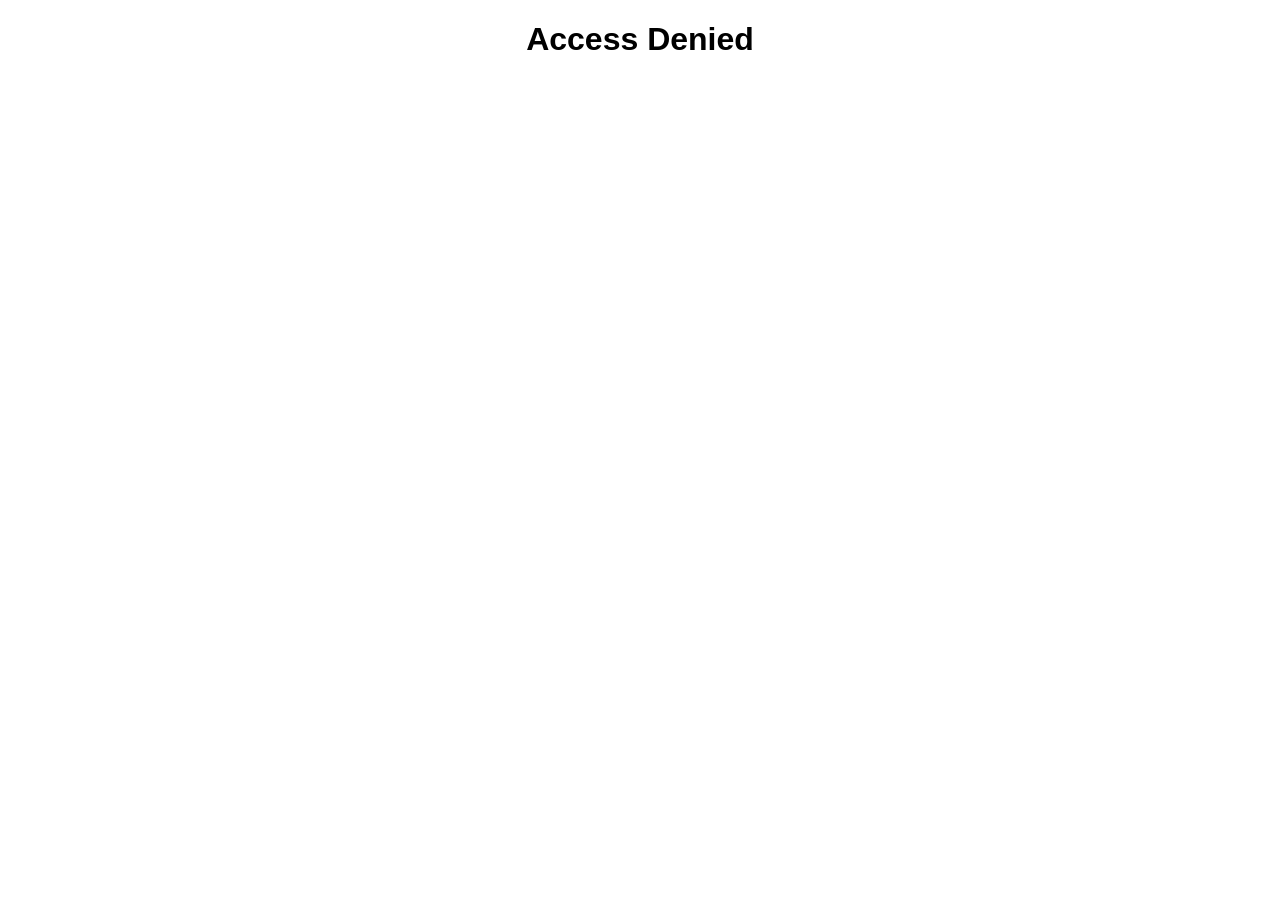
==== index.html @ f58d9b9f "Update index.html" ====
<!DOCTYPE html>
<html>

<head>
    <title>2025 Bingo</title>
    <link rel="stylesheet" href="https://fonts.googleapis.com/css?family=Monoton">
    <link rel="stylesheet" href="style.css">
</head>

<body>
<table>
  <tr>
    <th>B</th>
    <th>I</th>
    <th>N</th>
    <th>G</th>
    <th>O</th>
  </tr>
  <tr>
    <td>
		<div class="side-a">Read 5 Books<br>
	 		<input type="checkbox" id="book1" name="book1" value="Book1">
			 <label for="book1"> </label>
			 <input type="checkbox" id="book2" name="book2" value="Book2">
			 <label for="book2"> </label>
			 <input type="checkbox" id="book3" name="book3" value="Book3">
			 <label for="book3"> </label>
			 <input type="checkbox" id="book4" name="book4" value="Book4">
			 <label for="book4"> </label>
			 <input type="checkbox" id="book5" name="book5" value="Book5">
			 <label for="book5"> </label>
		</div>
		<div class="side-b"><form>
 			 <label for="bname">Book:</label>
 			 <input type="text" id="bname" name="bname"><br>
 			 <label for "bcomplete">Completed:</label>
 			 <input type="date" id="bcomplete" name="bcomplete"><br>
 			 <input type="submit" value="Submit">
			 </form>
		</div>
</td>
    <td>
		<div class="side-a">Send cards for each niece or nephew birthday</div>
		<div class="side-b"><input type="checkbox" id="Hannah" name="Hannah" value="Hannah">
			<label for="Hannah">Hannah</label>
			<input type="checkbox" id="Riven" name="Riven" value="Riven">
			<label for="Riven">Riven</label><br>
			<input type="checkbox" id="Leif" name="Leif" value="Leif">
			<label for="Leif">Leif</label>
			<input type="checkbox" id="Murphy" name="Murphy" value="Murphy">
			<label for="Murphy">Murphy</label>
			<input type="checkbox" id="Cora" name="Cora" value="Cora">
			<label for="Cora">Cora</label>
			<input type="checkbox" id="Luke" name="Luke" value="Luke">
			<label for="Luke">Luke</label><br>
			<input type="checkbox" id="Madelyn" name="Madelyn" value="Madelyn">
			<label for="Madelyn">Madelyn</label>
			<input type="checkbox" id="Felix" name="Felix" value="Felix">
			<label for="Felix">Felix</label>
		</div>
    </td>
    <td>
		<div class="side-a">Attend a Meetup</div>
	    	<div class="side-b">done
		<button>CLOSE</button></div>
    </td>
    <td>
		<div class="side-a">Get a Skin Check</div>
	    	<div class="side-b">	
			<form>
 			 <label for "cDate">Date:</label>
 			 <input type="date" id="cDate" name="cDate"><br>
 			 <input type="submit" value="Submit">
			</form>
		</div>
    	</td>
    <td>Complete one week of no electronics after 9pm</td>
  </tr>
  <tr>
    <td>Teach Maeve a New Trick</td>
    <td>Work out 50 times as recorded on Strava</td>
    <td>Complete two weeks of no added sugar</td>
    <td>No Floordrobe for a month</td>
    <td>Host an event</td>
  </tr>
  <tr>
    <td>Hike to a lake with Maeve</td>
    <td>Volunteer 4 times</td>
    <td>Get a flat tire (FREE SPACE)</td>
    <td>Plan 3 date nights</td>
    <td>One month without Ramen</td>
  </tr>
  <tr>
    <td>Bake 3 new recipes</td>
    <td>Visit DenHac on a Tuesday</td>
    <td>Visit one new Art Gallery or Museum</td>
    <td>Journal 40 times</td>
    <td>Do a pull up unassisted</td>
  </tr>
  <tr>
    <td>Complete a full Base 6 punch pass</td>
    <td>Complete an 1000+ piece puzzle</td>
    <td>Invest 5k into brokerage
  	<form>
	 <label for="cAmount">Amount:</label>
 	 <input type="number" id="cAmount" name="cAmount"><br>
 	 <label for "cDate">Date:</label>
 	 <input type="date" id="cDate" name="cDate"><br>
 	 <input type="submit" value="Submit">
	</form>


    </td>
    <td>Maximum of 15 clothing or accessory purchases</td>
    <td>Caulk the tub</td>
  </tr>
</table>

    <script src="design.js"></script>
</body>
</html>
---- style.css ----
body {
  text-align: center;
  background-color: white;
  color: black;
  font-family: Tahoma, Verdana, sans-serif;
}


th {
  height: 25px;
  border-radius: 105px;
  border: 5px #04AA6D;
  border-style: solid;
  font-size: 40px; 
  background-color: #04AA6D;
  color: white;
}

td {
  border-radius: 25px;
  width: 200px;
  height: 200px;
  border: 2px solid;
  transition: transform 1s ease-in;
  transform-style: preserve-3d;
  transition-delay: 0.5s;
}


table{
  margin: auto;
}

.side-a, .side-b {
    backface-visibility: hidden;
    border-radius: 25px;
    border: 0px solid black;
    Width: 200px;
}

.side-b {transform: rotateY(180deg);
    Position: absolute;
    Top: 60px;
}

td.flipped {
  transform: rotateY(180deg);
}

.side-a {
   Position: relative;
}
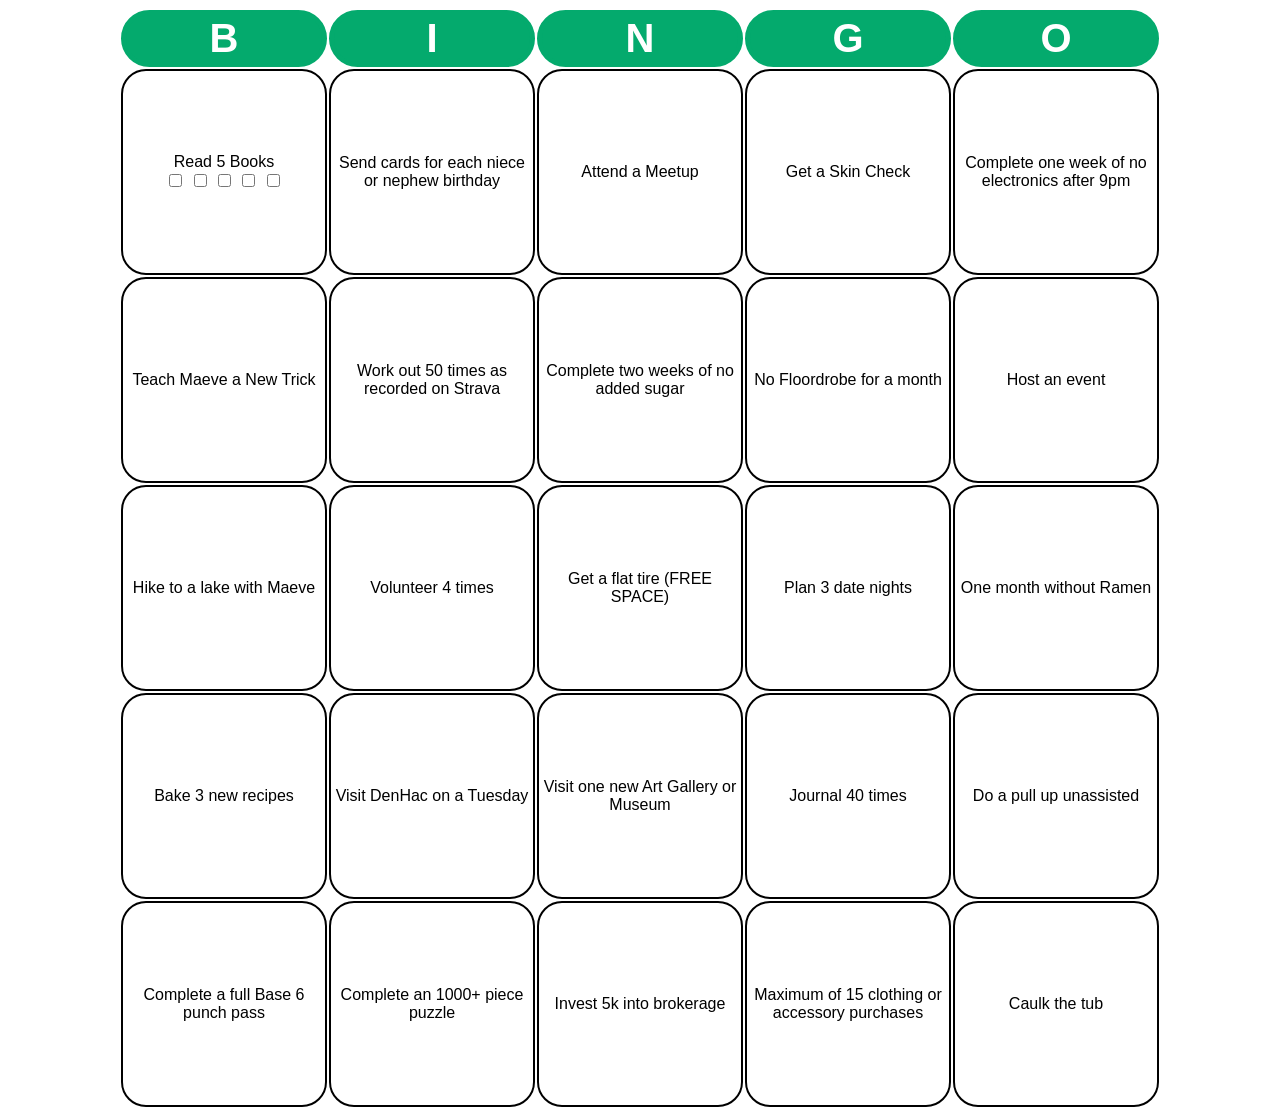
==== commit 0b35ab21: "Add files via upload" ====
--- a/index.html
+++ b/index.html
@@ -37,6 +37,7 @@
  			 <input type="date" id="bcomplete" name="bcomplete"><br>
  			 <input type="submit" value="Submit">
 			 </form>
+			<br><button class="closeMe">X</button></div>
 		</div>
 </td>
     <td>
@@ -57,12 +58,13 @@
 			<label for="Madelyn">Madelyn</label>
 			<input type="checkbox" id="Felix" name="Felix" value="Felix">
 			<label for="Felix">Felix</label>
+			<br><button class="closeMe">X</button></div>
 		</div>
     </td>
     <td>
 		<div class="side-a">Attend a Meetup</div>
-	    	<div class="side-b">done
-		<button>CLOSE</button></div>
+	    <div class="side-b">done
+		<button class="closeMe">X</button></div>
     </td>
     <td>
 		<div class="side-a">Get a Skin Check</div>
@@ -72,50 +74,111 @@
  			 <input type="date" id="cDate" name="cDate"><br>
  			 <input type="submit" value="Submit">
 			</form>
+			<br><button class="closeMe">X</button></div>
 		</div>
+		
     	</td>
-    <td>Complete one week of no electronics after 9pm</td>
+    <td>Complete one week of no electronics after 9pm
+		<div class="side-b">done
+		<button class="closeMe">X</button></div>
+	</td>
   </tr>
   <tr>
-    <td>Teach Maeve a New Trick</td>
-    <td>Work out 50 times as recorded on Strava</td>
-    <td>Complete two weeks of no added sugar</td>
-    <td>No Floordrobe for a month</td>
-    <td>Host an event</td>
+    <td>Teach Maeve a New Trick
+		<div class="side-b">done
+		<button>X</button></div>
+	</td>
+    <td>Work out 50 times as recorded on Strava
+		<div class="side-b">done
+		<button>X</button></div>
+	</td>
+    <td>Complete two weeks of no added sugar
+		<div class="side-b">done
+		<button>X</button></div>
+	</td>
+    <td>No Floordrobe for a month
+		<div class="side-b">done
+		<button>X</button></div>
+	</td>
+    <td>Host an event
+		<div class="side-b">done
+		<button>X</button></div>
+	</td>
   </tr>
   <tr>
-    <td>Hike to a lake with Maeve</td>
-    <td>Volunteer 4 times</td>
-    <td>Get a flat tire (FREE SPACE)</td>
-    <td>Plan 3 date nights</td>
-    <td>One month without Ramen</td>
+    <td>Hike to a lake with Maeve
+		<div class="side-b">done
+		<button>X</button></div>
+	</td>
+    <td>Volunteer 4 times
+		<div class="side-b">done
+		<button>X</button></div>
+	</td>
+    <td>Get a flat tire (FREE SPACE)
+		<div class="side-b">done
+		<button>X</button></div>
+	</td>
+    <td>Plan 3 date nights
+		<div class="side-b">done
+		<button>X</button></div>
+	</td>
+    <td>One month without Ramen
+		<div class="side-b">done
+		<button>X</button></div>
+	</td>
   </tr>
   <tr>
-    <td>Bake 3 new recipes</td>
-    <td>Visit DenHac on a Tuesday</td>
-    <td>Visit one new Art Gallery or Museum</td>
-    <td>Journal 40 times</td>
-    <td>Do a pull up unassisted</td>
+    <td>Bake 3 new recipes
+		<div class="side-b">done
+		<button>X</button></div>
+	</td>
+    <td>Visit DenHac on a Tuesday
+		<div class="side-b">done
+		<button>X</button></div>
+	</td>
+    <td>Visit one new Art Gallery or Museum
+		<div class="side-b">done
+		<button>X</button></div>
+	</td>
+    <td><div class="side-a">Journal 40 times</div>
+		<div class="side-b">done
+		<button>X</button></div>
+	</td>
+    <td><div class="side-a">Do a pull up unassisted</div>
+		<div class="side-b">done
+		<button>X</button></div>
+	</td>
   </tr>
   <tr>
-    <td>Complete a full Base 6 punch pass</td>
-    <td>Complete an 1000+ piece puzzle</td>
-    <td>Invest 5k into brokerage
-  	<form>
-	 <label for="cAmount">Amount:</label>
- 	 <input type="number" id="cAmount" name="cAmount"><br>
- 	 <label for "cDate">Date:</label>
- 	 <input type="date" id="cDate" name="cDate"><br>
- 	 <input type="submit" value="Submit">
-	</form>
-
-
+    <td><div class="side-a">Complete a full Base 6 punch pass</div>
+		<div class="side-b">done
+		<button>X</button></div>
+	</td>
+    <td><div class="side-a">Complete an 1000+ piece puzzle</div>
+		<div class="side-b">done
+		<button>X</button></div>
+	</td>
+    <td><div class="side-a">Invest 5k into brokerage</div>
+		<div class="side-b">
+		  	<form>
+	 		<label for="cAmount">Amount:</label>
+ 	 		<input type="number" id="cAmount" name="cAmount"><br>
+ 	 		<label for "cDate">Date:</label>
+ 	 		<input type="date" id="cDate" name="cDate"><br>
+ 	 		<input type="submit" value="Submit">
+			</form>
+			<button class="close">X</button></div>
     </td>
-    <td>Maximum of 15 clothing or accessory purchases</td>
-    <td>Caulk the tub</td>
+    <td><div class="side-a">Maximum of 15 clothing or accessory purchases</div>
+		<div class="side-b">done
+		<button>X</button></div>
+	</td>
+    <td><div class="side-a">Caulk the tub</div>
+		<div class="side-b">done
+		<button class="close">X</button></div>
+	</td>
   </tr>
 </table>
-
     <script src="design.js"></script>
 </body>
-</html>
+</html>
--- a/style.css
+++ b/style.css
@@ -26,6 +26,22 @@
   transition-delay: 0.5s;
 }
 
+button {
+  background-color: #04AA6D; /* Green */
+  position: absolute;
+  top: -50px;
+  right: 5px;
+  border: none;
+  border-radius: 75px;
+  color: white;
+  padding: 5px 5px;
+  text-align: center;
+  text-decoration: none;
+  display: inline-block;
+  font-size: 20px;
+  cursor: pointer;
+  font-weight: bold;
+}
 
 table{
   margin: auto;
@@ -38,15 +54,16 @@
     Width: 200px;
 }
 
+.flipped {
+  transform: rotateY(180deg);
+}
+
+
 .side-b {transform: rotateY(180deg);
     Position: absolute;
     Top: 60px;
 }
 
-td.flipped {
-  transform: rotateY(180deg);
-}
-
 .side-a {
    Position: relative;
-}
+}
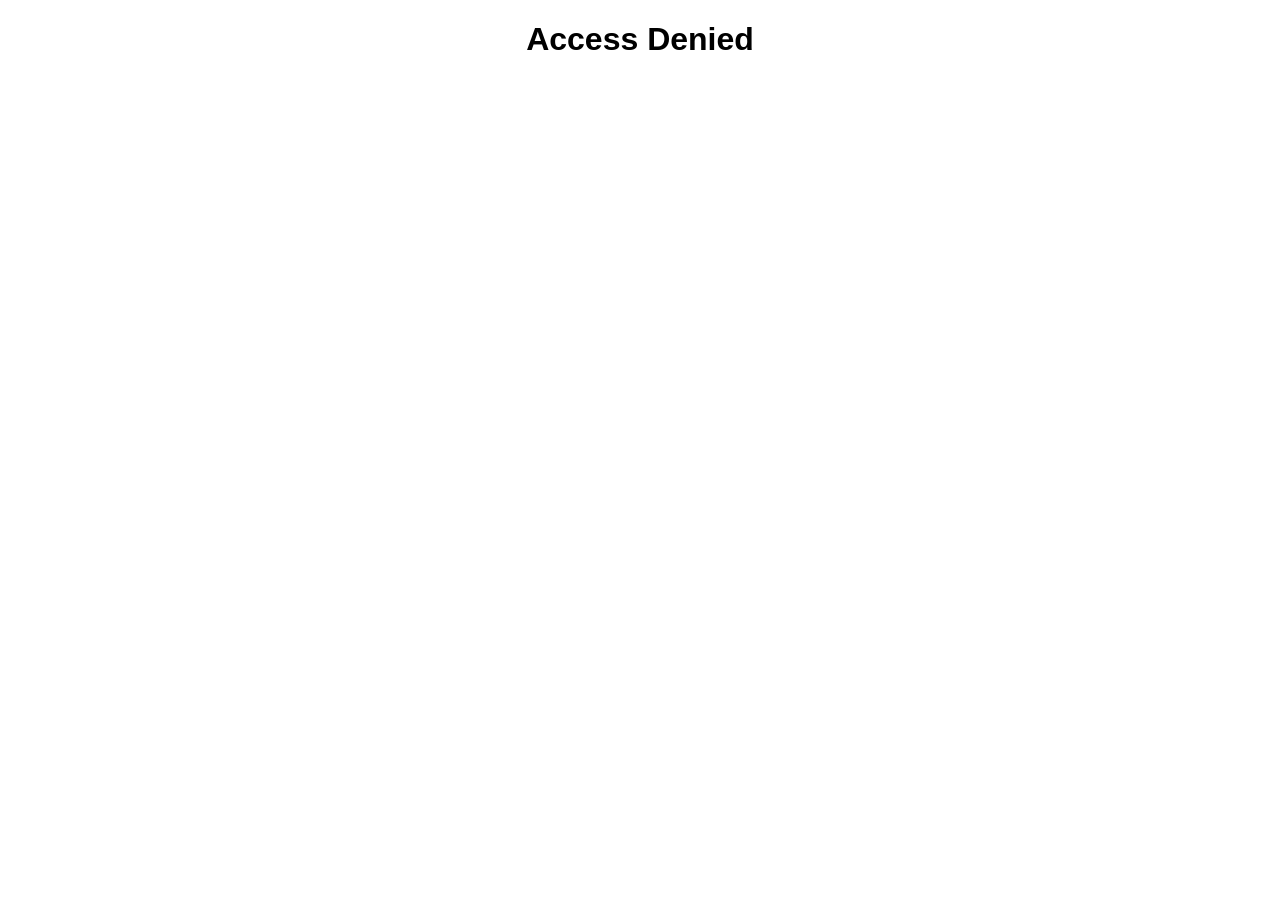
==== commit 3986e035: "Update index.html" ====
--- a/index.html
+++ b/index.html
@@ -29,6 +29,7 @@
 			 <label for="book4"> </label>
 			 <input type="checkbox" id="book5" name="book5" value="Book5">
 			 <label for="book5"> </label>
+			 <div class = "boxDone">✓</div>
 		</div>
 		<div class="side-b"><form>
  			 <label for="bname">Book:</label>
@@ -41,7 +42,8 @@
 		</div>
 </td>
     <td>
-		<div class="side-a">Send cards for each niece or nephew birthday</div>
+		<div class="side-a">Send cards for each niece or nephew birthday
+		</div>
 		<div class="side-b"><input type="checkbox" id="Hannah" name="Hannah" value="Hannah">
 			<label for="Hannah">Hannah</label>
 			<input type="checkbox" id="Riven" name="Riven" value="Riven">
@@ -62,12 +64,16 @@
 		</div>
     </td>
     <td>
-		<div class="side-a">Attend a Meetup</div>
-	    <div class="side-b">done
+		<div class="side-a">Attend a Meetup
+			<div class = "boxDone">✓</div>
+		</div>
+	    <div class="side-b"><button class="boxComplete">done</button>
 		<button class="closeMe">X</button></div>
     </td>
     <td>
-		<div class="side-a">Get a Skin Check</div>
+		<div class="side-a">Get a Skin Check
+			<div class = "boxDone">✓</div>
+		</div>
 	    	<div class="side-b">	
 			<form>
  			 <label for "cDate">Date:</label>
@@ -78,85 +84,97 @@
 		</div>
 		
     	</td>
-    <td>Complete one week of no electronics after 9pm
-		<div class="side-b">done
-		<button class="closeMe">X</button></div>
-	</td>
-  </tr>
-  <tr>
-    <td>Teach Maeve a New Trick
-		<div class="side-b">done
-		<button>X</button></div>
-	</td>
-    <td>Work out 50 times as recorded on Strava
-		<div class="side-b">done
-		<button>X</button></div>
-	</td>
-    <td>Complete two weeks of no added sugar
-		<div class="side-b">done
-		<button>X</button></div>
-	</td>
-    <td>No Floordrobe for a month
-		<div class="side-b">done
-		<button>X</button></div>
-	</td>
-    <td>Host an event
-		<div class="side-b">done
-		<button>X</button></div>
-	</td>
-  </tr>
-  <tr>
-    <td>Hike to a lake with Maeve
-		<div class="side-b">done
-		<button>X</button></div>
-	</td>
-    <td>Volunteer 4 times
-		<div class="side-b">done
-		<button>X</button></div>
-	</td>
-    <td>Get a flat tire (FREE SPACE)
-		<div class="side-b">done
-		<button>X</button></div>
-	</td>
-    <td>Plan 3 date nights
-		<div class="side-b">done
-		<button>X</button></div>
-	</td>
-    <td>One month without Ramen
-		<div class="side-b">done
-		<button>X</button></div>
-	</td>
-  </tr>
-  <tr>
-    <td>Bake 3 new recipes
-		<div class="side-b">done
-		<button>X</button></div>
-	</td>
-    <td>Visit DenHac on a Tuesday
-		<div class="side-b">done
-		<button>X</button></div>
-	</td>
-    <td>Visit one new Art Gallery or Museum
-		<div class="side-b">done
-		<button>X</button></div>
+    <td><div class="side-a">Complete one week of no electronics after 9pm</div>
+		<div class="side-b">done
+		<button class="closeMe">X</button></div>
+	</td>
+  </tr>
+  <tr>
+    <td><div class="side-a">Teach Maeve a New Trick</div>
+		<div class="side-b">done
+		<button class="closeMe">X</button></div>
+	</td>
+    <td><div class="side-a">Work out 50 times as recorded on Strava</div>
+		<div class="side-b">done
+		<button class="closeMe">X</button></div>
+	</td>
+    <td><div class="side-a">Complete two weeks of no added sugar</div>
+		<div class="side-b">done
+		<button class="closeMe">X</button></div>
+	</td>
+    <td><div class="side-a">No Floordrobe for a month
+		<div class = "boxDone">✓</div>
+	</div>
+		<div class="side-b">done
+		<button class="closeMe">X</button></div>
+	</td>
+    <td><div class="side-a">Host an event</div>
+		<div class = "boxDone">✓</div>
+		<div class="side-b">done
+		<button class="closeMe">X</button></div>
+	</td>
+  </tr>
+  <tr>
+    <td><div class="side-a">Hike to a lake with Maeve</div>
+		<div class="side-b">done
+		<button class="closeMe">X</button></div>
+	</td>
+    <td><div class="side-a">Volunteer 4 times</div>
+		<div class="side-b">done
+		<button class="closeMe">X</button></div>
+	</td>
+    <td><div class="side-a">Get a flat tire (FREE SPACE)
+		<div class = "boxDone">✓</div>
+		</div>
+		<div class="side-b">done
+		<button class="closeMe">X</button></div>
+	</td>
+    <td><div class="side-a">Plan 3 date nights
+		</div>
+		<div class="side-b">done
+		<button class="closeMe">X</button></div>
+	</td>
+    <td><div class="side-a">One month without Ramen
+		<div class = "boxDone">✓</div>
+	</div>
+		<div class="side-b">done
+		<button class="closeMe">X</button></div>
+	</td>
+  </tr>
+  <tr>
+    <td><div class="side-a">Bake 3 new recipes</div>
+		<div class="side-b">done
+		<button class="closeMe">X</button></div>
+	</td>
+    <td><div class="side-a">Visit DenHac on a Tuesday</div>
+		<div class="side-b">done
+		<button class="closeMe">X</button></div>
+	</td>
+    <td><div class="side-a">Visit one new Art Gallery or Museum
+		<div class = "boxDone">✓</div>
+		</div>
+		<div class="side-b">done
+		<button class="closeMe">X</button></div>
 	</td>
     <td><div class="side-a">Journal 40 times</div>
 		<div class="side-b">done
-		<button>X</button></div>
+		<button class="closeMe">X</button></div>
 	</td>
     <td><div class="side-a">Do a pull up unassisted</div>
 		<div class="side-b">done
-		<button>X</button></div>
+		<button> class="closeMe"X</button></div>
 	</td>
   </tr>
   <tr>
     <td><div class="side-a">Complete a full Base 6 punch pass</div>
 		<div class="side-b">done
-		<button>X</button></div>
-	</td>
-    <td><div class="side-a">Complete an 1000+ piece puzzle</div>
-		<div class="side-b">done
-		<button>X</button></div>
+		<button class="closeMe">X</button></div>
+	</td>
+    <td><div class="side-a">Complete an 1000+ piece puzzle
+		<div class = "boxDone">✓</div>
+	</div>
+		<div class="side-b">done
+		<button class="closeMe">X</button></div>
 	</td>
     <td><div class="side-a">Invest 5k into brokerage</div>
 		<div class="side-b">
@@ -167,18 +185,18 @@
  	 		<input type="date" id="cDate" name="cDate"><br>
  	 		<input type="submit" value="Submit">
 			</form>
-			<button class="close">X</button></div>
+			<button class="closeMe">X</button></div>
     </td>
     <td><div class="side-a">Maximum of 15 clothing or accessory purchases</div>
 		<div class="side-b">done
-		<button>X</button></div>
+		<button class="closeMe">X</button></div>
 	</td>
     <td><div class="side-a">Caulk the tub</div>
 		<div class="side-b">done
-		<button class="close">X</button></div>
+		<button class="closeMe">X</button></div>
 	</td>
   </tr>
 </table>
     <script src="design.js"></script>
 </body>
-</html>+</html>
--- a/style.css
+++ b/style.css
@@ -24,9 +24,10 @@
   transition: transform 1s ease-in;
   transform-style: preserve-3d;
   transition-delay: 0.5s;
+  position: relative;
 }
 
-button {
+.closeMe {
   background-color: #04AA6D; /* Green */
   position: absolute;
   top: -50px;
@@ -51,7 +52,12 @@
     backface-visibility: hidden;
     border-radius: 25px;
     border: 0px solid black;
-    Width: 200px;
+    Width: 100%;
+    height: 100%;
+    position: absolute;
+    top: 0;
+    left: 0;
+    margin-top: 10%;
 }
 
 .flipped {
@@ -60,10 +66,18 @@
 
 
 .side-b {transform: rotateY(180deg);
-    Position: absolute;
     Top: 60px;
 }
 
-.side-a {
-   Position: relative;
-}+.boxDone {
+    visibility: visible;
+    color: red;
+    font-size: 100px;
+    font-weight: 700;
+    z-index: 1;
+    margin: 0px;
+}
+
+.visible {
+  display: block;
+}
